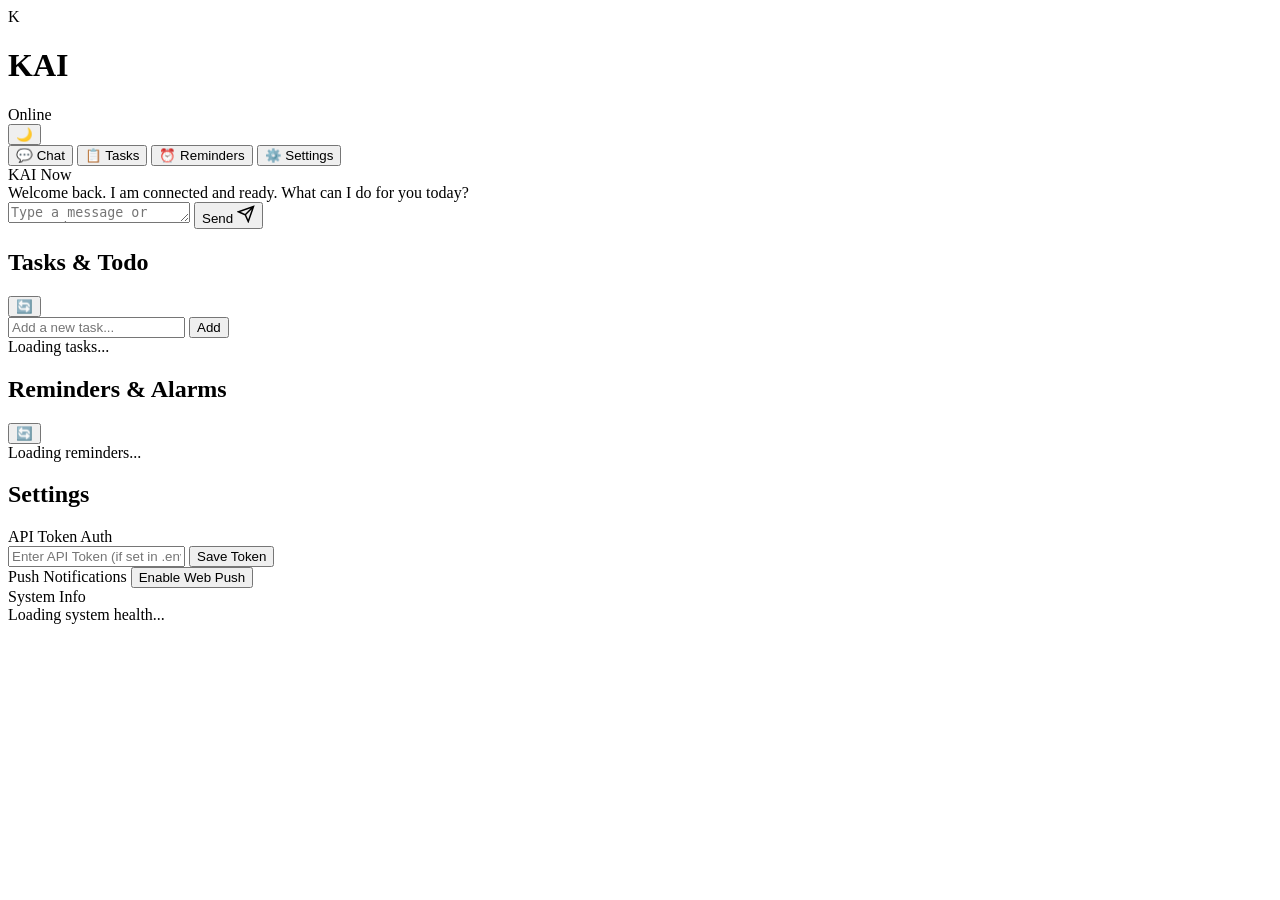
==== app/static/index.html @ 2bd397ca "feat: release KAI v1.0 - personal AI assistant" ====
<!DOCTYPE html>
<html lang="en">
<head>
  <meta charset="UTF-8">
  <meta name="viewport" content="width=device-width, initial-scale=1.0, maximum-scale=1.0, user-scalable=no, viewport-fit=cover">
  <title>KAI — Personal AI Assistant</title>
  <link rel="manifest" href="/manifest.json">
  <meta name="theme-color" content="#0B0F19">
  <meta name="mobile-web-app-capable" content="yes">
  <meta name="apple-mobile-web-app-status-bar-style" content="black-translucent">
  <link rel="preconnect" href="https://fonts.googleapis.com">
  <link rel="preconnect" href="https://fonts.gstatic.com" crossorigin>
  <link href="https://fonts.googleapis.com/css2?family=Inter:wght@300;400;500;600;700&family=JetBrains+Mono:wght@400;500&display=swap" rel="stylesheet">
  <link rel="stylesheet" href="/style.css?v=2">
</head>
<body>
  <div id="app" class="app-container">
    <!-- Header -->
    <header class="app-header">
      <div class="brand">
        <div class="logo">K</div>
        <div class="brand-text">
          <h1>KAI</h1>
          <span class="status-indicator online" id="status-dot">Online</span>
        </div>
      </div>
      <div class="header-actions">
        <button id="btn-theme-toggle" class="icon-btn" title="Toggle Theme">🌙</button>
      </div>
    </header>

    <!-- Navigation Tabs -->
    <nav class="app-nav">
      <button class="nav-btn active" data-view="chat">
        <span class="nav-icon">💬</span>
        <span class="nav-label">Chat</span>
      </button>
      <button class="nav-btn" data-view="tasks">
        <span class="nav-icon">📋</span>
        <span class="nav-label">Tasks</span>
      </button>
      <button class="nav-btn" data-view="reminders">
        <span class="nav-icon">⏰</span>
        <span class="nav-label">Reminders</span>
      </button>
      <button class="nav-btn" data-view="settings">
        <span class="nav-icon">⚙️</span>
        <span class="nav-label">Settings</span>
      </button>
    </nav>

    <!-- Main Content Area -->
    <main class="app-main">
      <!-- Chat View -->
      <section id="view-chat" class="view active">
        <div class="chat-messages" id="chat-messages">
          <div class="message assistant-msg welcome-card">
            <div class="msg-header">
              <span class="sender-name">KAI</span>
              <span class="msg-time">Now</span>
            </div>
            <div class="msg-content">
              Welcome back. I am connected and ready. What can I do for you today?
            </div>
          </div>
        </div>

        <div class="chat-input-bar">
          <textarea id="chat-input" placeholder="Type a message or command..." rows="1"></textarea>
          <button id="btn-send" class="btn-primary">
            <span>Send</span>
            <svg width="18" height="18" viewBox="0 0 24 24" fill="none" stroke="currentColor" stroke-width="2"><path d="M22 2L11 13M22 2l-7 20-4-9-9-4 20-7z"/></svg>
          </button>
        </div>
      </section>

      <!-- Tasks View -->
      <section id="view-tasks" class="view">
        <div class="section-header">
          <h2>Tasks & Todo</h2>
          <button id="btn-refresh-tasks" class="icon-btn">🔄</button>
        </div>
        <div class="task-input-card">
          <input type="text" id="new-task-title" placeholder="Add a new task...">
          <button id="btn-add-task" class="btn-secondary">Add</button>
        </div>
        <div id="tasks-list" class="items-list">
          <div class="empty-state">Loading tasks...</div>
        </div>
      </section>

      <!-- Reminders View -->
      <section id="view-reminders" class="view">
        <div class="section-header">
          <h2>Reminders & Alarms</h2>
          <button id="btn-refresh-reminders" class="icon-btn">🔄</button>
        </div>
        <div id="reminders-list" class="items-list">
          <div class="empty-state">Loading reminders...</div>
        </div>
      </section>

      <!-- Settings View -->
      <section id="view-settings" class="view">
        <div class="section-header">
          <h2>Settings</h2>
        </div>
        <div class="settings-card">
          <div class="setting-item">
            <label for="api-token-input">API Token Auth</label>
            <div class="token-input-group">
              <input type="password" id="api-token-input" placeholder="Enter API Token (if set in .env)">
              <button id="btn-save-token" class="btn-secondary">Save Token</button>
            </div>
          </div>
          <div class="setting-item">
            <label>Push Notifications</label>
            <button id="btn-sub-push" class="btn-primary">Enable Web Push</button>
          </div>
          <div class="setting-item">
            <label>System Info</label>
            <div class="info-box" id="system-info-box">
              Loading system health...
            </div>
          </div>
        </div>
      </section>
    </main>
  </div>

  <script src="/app.js?v=3"></script>
</body>
</html>
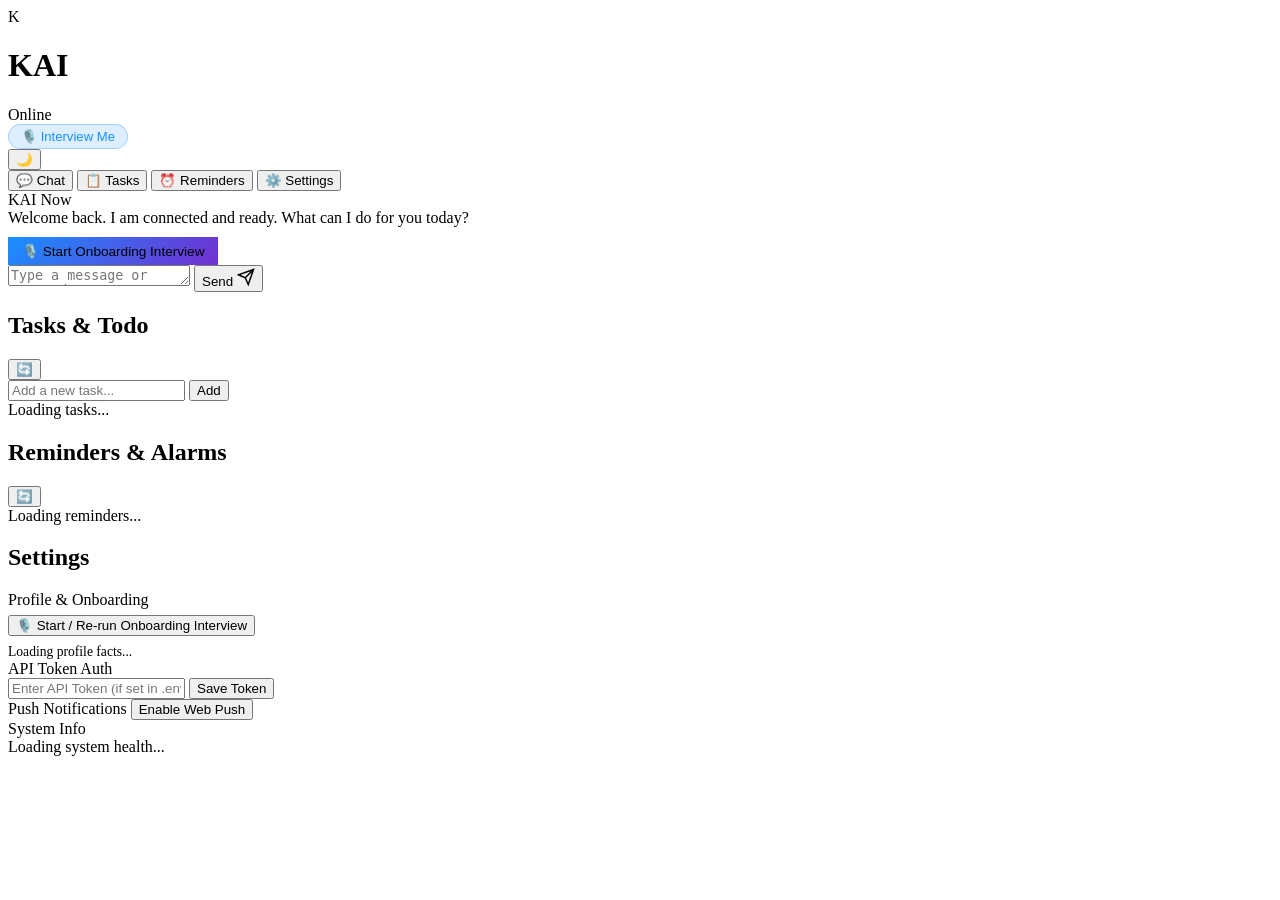
==== commit fe890b95: "feat: add one-click onboarding interview buttons to header, welcome card, and settings view" ====
--- a/app/static/index.html
+++ b/app/static/index.html
@@ -25,6 +25,7 @@
         </div>
       </div>
       <div class="header-actions">
+        <button id="btn-start-onboarding" class="icon-btn-text" style="background: rgba(24, 144, 255, 0.15); color: #1890ff; border: 1px solid rgba(24, 144, 255, 0.3); border-radius: 20px; padding: 4px 12px; font-size: 0.82rem; font-weight: 500; display: flex; align-items: center; gap: 6px; cursor: pointer;" title="Start Onboarding Interview">🎙️ Interview Me</button>
         <button id="btn-theme-toggle" class="icon-btn" title="Toggle Theme">🌙</button>
       </div>
     </header>
@@ -61,6 +62,9 @@
             </div>
             <div class="msg-content">
               Welcome back. I am connected and ready. What can I do for you today?
+              <div style="margin-top: 10px;">
+                <button id="btn-welcome-onboarding" class="btn-primary" style="width: auto; font-size: 0.85rem; padding: 6px 14px; background: linear-gradient(135deg, #1890ff, #722ed1); border: none;">🎙️ Start Onboarding Interview</button>
+              </div>
             </div>
           </div>
         </div>
@@ -107,6 +111,15 @@
         </div>
         <div class="settings-card">
           <div class="setting-item">
+            <label>Profile & Onboarding</label>
+            <div style="margin-top: 6px;">
+              <button id="btn-settings-onboarding" class="btn-secondary" style="margin-bottom: 8px;">🎙️ Start / Re-run Onboarding Interview</button>
+              <div id="user-profile-box" class="info-box" style="font-size: 0.85rem; max-height: 160px; overflow-y: auto;">
+                Loading profile facts...
+              </div>
+            </div>
+          </div>
+          <div class="setting-item">
             <label for="api-token-input">API Token Auth</label>
             <div class="token-input-group">
               <input type="password" id="api-token-input" placeholder="Enter API Token (if set in .env)">
@@ -128,6 +141,6 @@
     </main>
   </div>
 
-  <script src="/app.js?v=3"></script>
+  <script src="/app.js?v=5"></script>
 </body>
 </html>
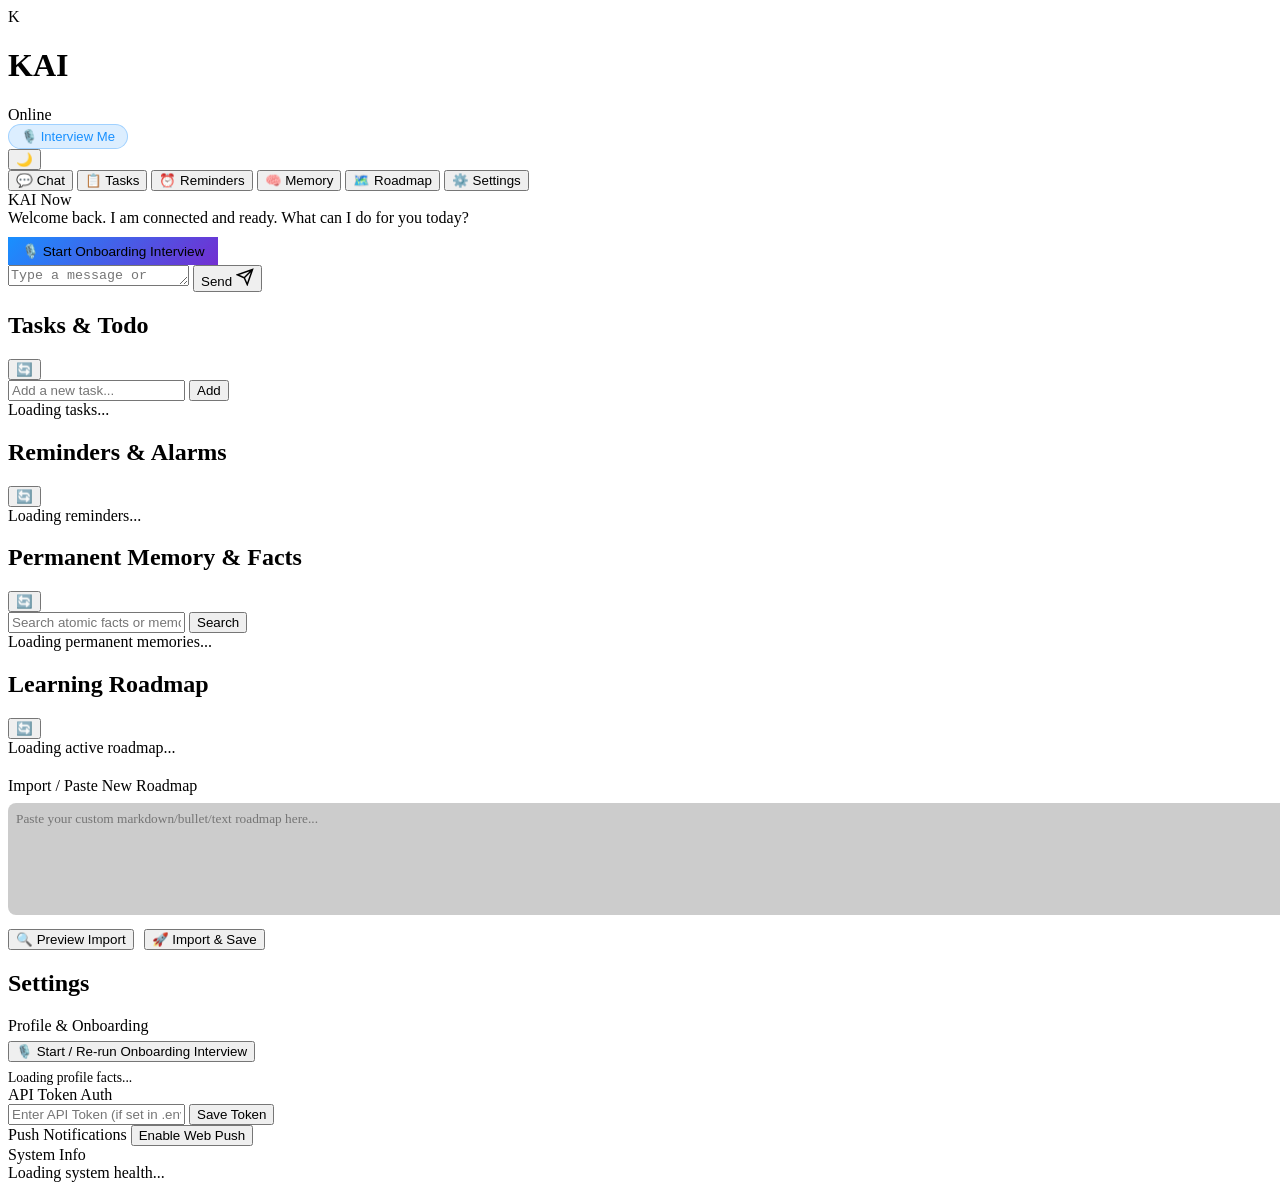
==== commit 2124e707: "Implement Task 10: Permanent Memory (Qdrant vector store) and Roadmap Ingestion pipeline" ====
--- a/app/static/index.html
+++ b/app/static/index.html
@@ -44,6 +44,14 @@
         <span class="nav-icon">⏰</span>
         <span class="nav-label">Reminders</span>
       </button>
+      <button class="nav-btn" data-view="memory">
+        <span class="nav-icon">🧠</span>
+        <span class="nav-label">Memory</span>
+      </button>
+      <button class="nav-btn" data-view="roadmap">
+        <span class="nav-icon">🗺️</span>
+        <span class="nav-label">Roadmap</span>
+      </button>
       <button class="nav-btn" data-view="settings">
         <span class="nav-icon">⚙️</span>
         <span class="nav-label">Settings</span>
@@ -104,6 +112,42 @@
         </div>
       </section>
 
+      <!-- Memory View -->
+      <section id="view-memory" class="view">
+        <div class="section-header">
+          <h2>Permanent Memory & Facts</h2>
+          <button id="btn-refresh-memory" class="icon-btn">🔄</button>
+        </div>
+        <div class="task-input-card">
+          <input type="text" id="memory-search-input" placeholder="Search atomic facts or memories...">
+          <button id="btn-search-memory" class="btn-secondary">Search</button>
+        </div>
+        <div id="memory-facts-list" class="items-list">
+          <div class="empty-state">Loading permanent memories...</div>
+        </div>
+      </section>
+
+      <!-- Roadmap View -->
+      <section id="view-roadmap" class="view">
+        <div class="section-header">
+          <h2>Learning Roadmap</h2>
+          <button id="btn-refresh-roadmap" class="icon-btn">🔄</button>
+        </div>
+        <div id="active-roadmap-container" style="margin-bottom: 20px;">
+          <div class="empty-state">Loading active roadmap...</div>
+        </div>
+        <div class="settings-card">
+          <div class="setting-item">
+            <label>Import / Paste New Roadmap</label>
+            <textarea id="roadmap-paste-input" placeholder="Paste your custom markdown/bullet/text roadmap here..." rows="6" style="width: 100%; border-radius: 8px; border: 1px solid var(--border); padding: 8px; background: rgba(0,0,0,0.2); color: inherit; font-family: inherit; margin-top: 8px;"></textarea>
+            <div style="display: flex; gap: 10px; margin-top: 10px;">
+              <button id="btn-preview-roadmap" class="btn-secondary">🔍 Preview Import</button>
+              <button id="btn-import-roadmap" class="btn-primary">🚀 Import & Save</button>
+            </div>
+          </div>
+        </div>
+      </section>
+
       <!-- Settings View -->
       <section id="view-settings" class="view">
         <div class="section-header">
@@ -141,6 +185,23 @@
     </main>
   </div>
 
-  <script src="/app.js?v=5"></script>
+  <!-- Roadmap Preview Modal -->
+  <div id="roadmap-modal" style="display: none; position: fixed; inset: 0; background: rgba(0,0,0,0.7); z-index: 999; justify-content: center; align-items: center; padding: 20px;">
+    <div style="background: var(--card-bg, #161b22); border: 1px solid var(--border, #30363d); border-radius: 12px; max-width: 600px; width: 100%; max-height: 80vh; display: flex; flex-direction: column; overflow: hidden; box-shadow: 0 10px 30px rgba(0,0,0,0.5);">
+      <div style="padding: 16px; border-bottom: 1px solid var(--border, #30363d); display: flex; justify-content: space-between; align-items: center;">
+        <h3 style="margin: 0;" id="modal-roadmap-title">Roadmap Import Preview</h3>
+        <button id="btn-close-modal" class="icon-btn">❌</button>
+      </div>
+      <div style="padding: 16px; overflow-y: auto; flex: 1;" id="modal-roadmap-body">
+        Loading preview...
+      </div>
+      <div style="padding: 16px; border-top: 1px solid var(--border, #30363d); display: flex; justify-content: flex-end; gap: 10px;">
+        <button id="btn-cancel-modal" class="btn-secondary">Cancel</button>
+        <button id="btn-confirm-modal" class="btn-primary">Confirm & Import</button>
+      </div>
+    </div>
+  </div>
+
+  <script src="/app.js?v=6"></script>
 </body>
 </html>
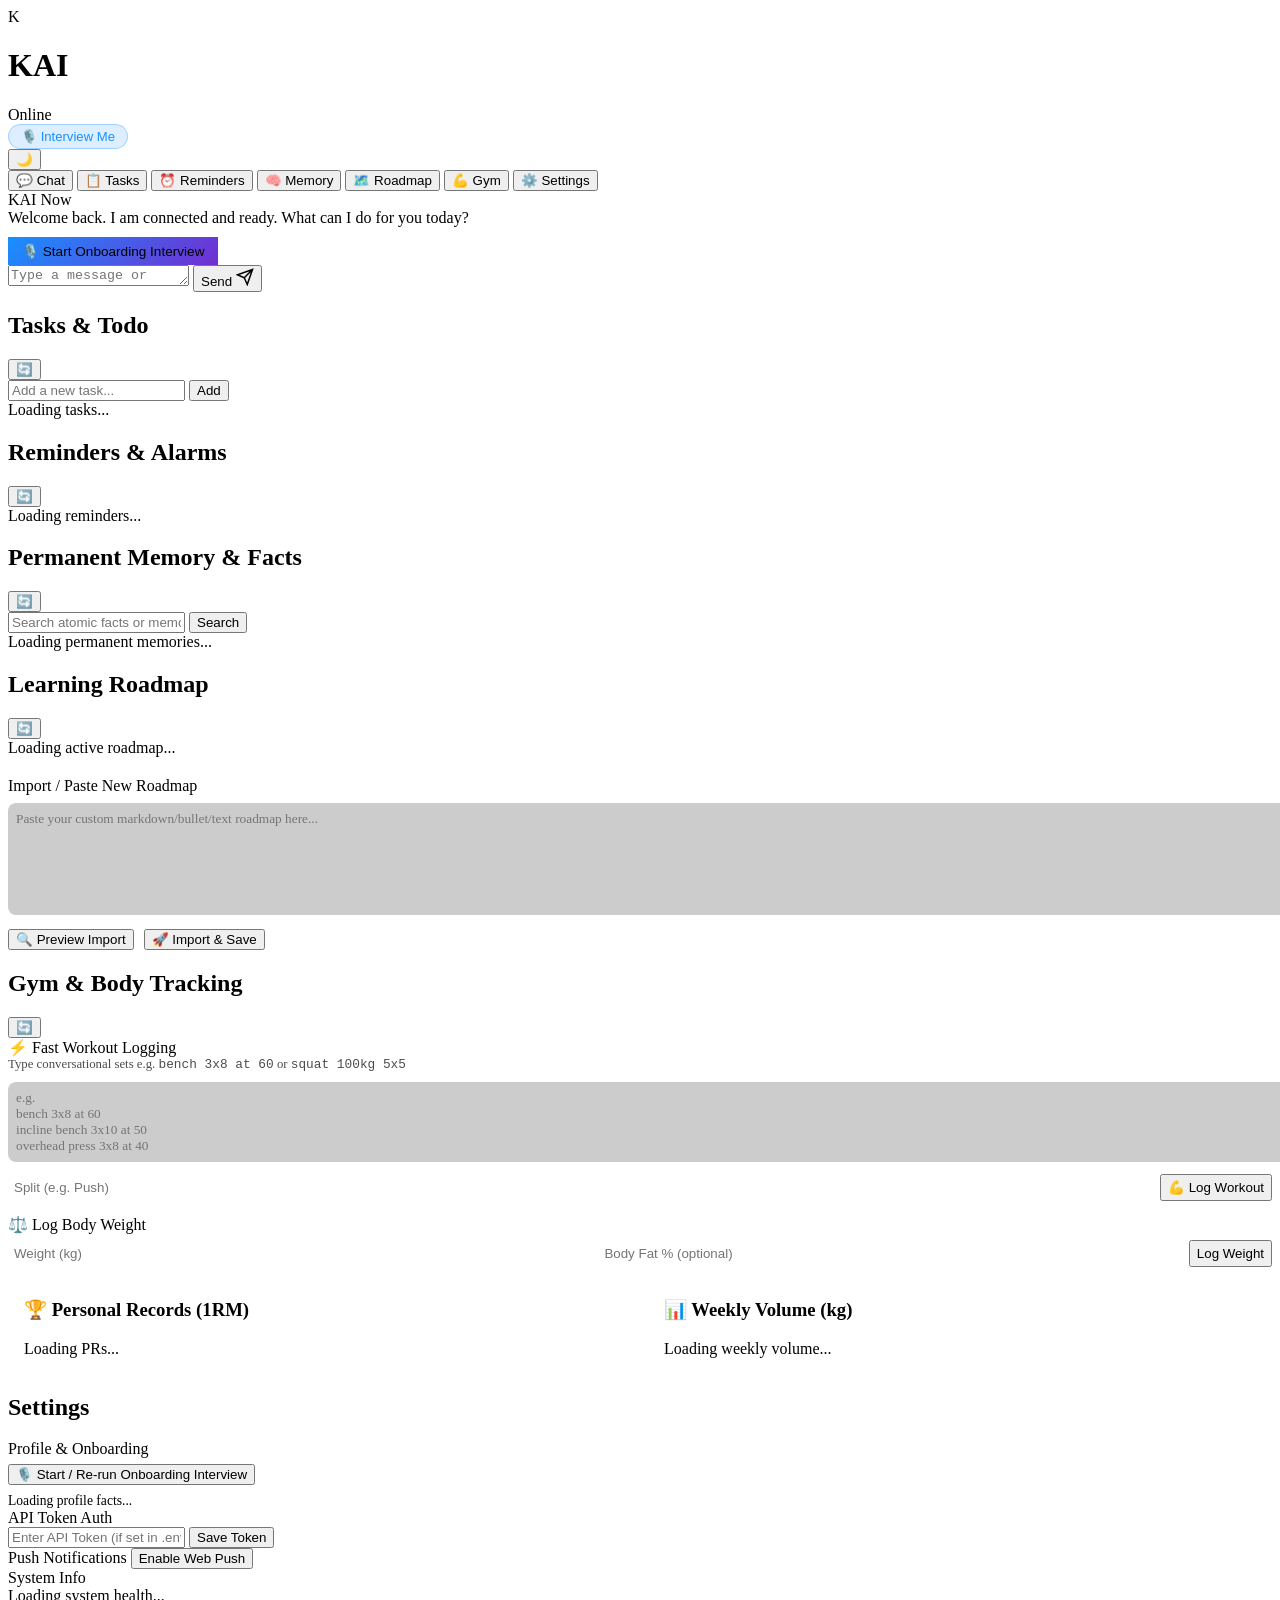
==== commit effefc59: "Implement Task 12: Gym & body tracking module with PR auto-detection, Epley 1RM, progressive overloa" ====
--- a/app/static/index.html
+++ b/app/static/index.html
@@ -52,6 +52,10 @@
         <span class="nav-icon">🗺️</span>
         <span class="nav-label">Roadmap</span>
       </button>
+      <button class="nav-btn" data-view="gym">
+        <span class="nav-icon">💪</span>
+        <span class="nav-label">Gym</span>
+      </button>
       <button class="nav-btn" data-view="settings">
         <span class="nav-icon">⚙️</span>
         <span class="nav-label">Settings</span>
@@ -148,6 +152,48 @@
         </div>
       </section>
 
+      <!-- Gym View -->
+      <section id="view-gym" class="view">
+        <div class="section-header">
+          <h2>Gym & Body Tracking</h2>
+          <button id="btn-refresh-gym" class="icon-btn">🔄</button>
+        </div>
+        
+        <div class="settings-card" style="margin-bottom: 16px;">
+          <div class="setting-item">
+            <label>⚡ Fast Workout Logging</label>
+            <div style="font-size: 0.8rem; opacity: 0.7; margin-bottom: 6px;">Type conversational sets e.g. <code>bench 3x8 at 60</code> or <code>squat 100kg 5x5</code></div>
+            <textarea id="gym-sets-input" placeholder="e.g.&#10;bench 3x8 at 60&#10;incline bench 3x10 at 50&#10;overhead press 3x8 at 40" rows="4" style="width: 100%; border-radius: 8px; border: 1px solid var(--border); padding: 8px; background: rgba(0,0,0,0.2); color: inherit; font-family: inherit; margin-top: 4px;"></textarea>
+            <div style="display: flex; gap: 10px; margin-top: 8px;">
+              <input type="text" id="gym-split-input" placeholder="Split (e.g. Push)" style="flex: 1; padding: 6px; border-radius: 6px; border: 1px solid var(--border); background: var(--bg); color: inherit;">
+              <button id="btn-log-workout" class="btn-primary">💪 Log Workout</button>
+            </div>
+          </div>
+          <div class="setting-item" style="margin-top: 14px;">
+            <label>⚖️ Log Body Weight</label>
+            <div style="display: flex; gap: 10px; margin-top: 6px;">
+              <input type="number" step="0.1" id="gym-body-weight" placeholder="Weight (kg)" style="flex: 1; padding: 6px; border-radius: 6px; border: 1px solid var(--border); background: var(--bg); color: inherit;">
+              <input type="number" step="0.1" id="gym-body-fat" placeholder="Body Fat % (optional)" style="flex: 1; padding: 6px; border-radius: 6px; border: 1px solid var(--border); background: var(--bg); color: inherit;">
+              <button id="btn-log-body" class="btn-secondary">Log Weight</button>
+            </div>
+          </div>
+        </div>
+
+        <div style="display: grid; grid-template-columns: repeat(auto-fit, minmax(280px, 1fr)); gap: 16px;">
+          <!-- PRs Card -->
+          <div style="background: rgba(255,255,255,0.03); border: 1px solid var(--border); border-radius: 12px; padding: 16px;">
+            <h3 style="margin-top: 0;">🏆 Personal Records (1RM)</h3>
+            <div id="gym-prs-list">Loading PRs...</div>
+          </div>
+
+          <!-- Weekly Volume Card -->
+          <div style="background: rgba(255,255,255,0.03); border: 1px solid var(--border); border-radius: 12px; padding: 16px;">
+            <h3 style="margin-top: 0;">📊 Weekly Volume (kg)</h3>
+            <div id="gym-volume-list">Loading weekly volume...</div>
+          </div>
+        </div>
+      </section>
+
       <!-- Settings View -->
       <section id="view-settings" class="view">
         <div class="section-header">
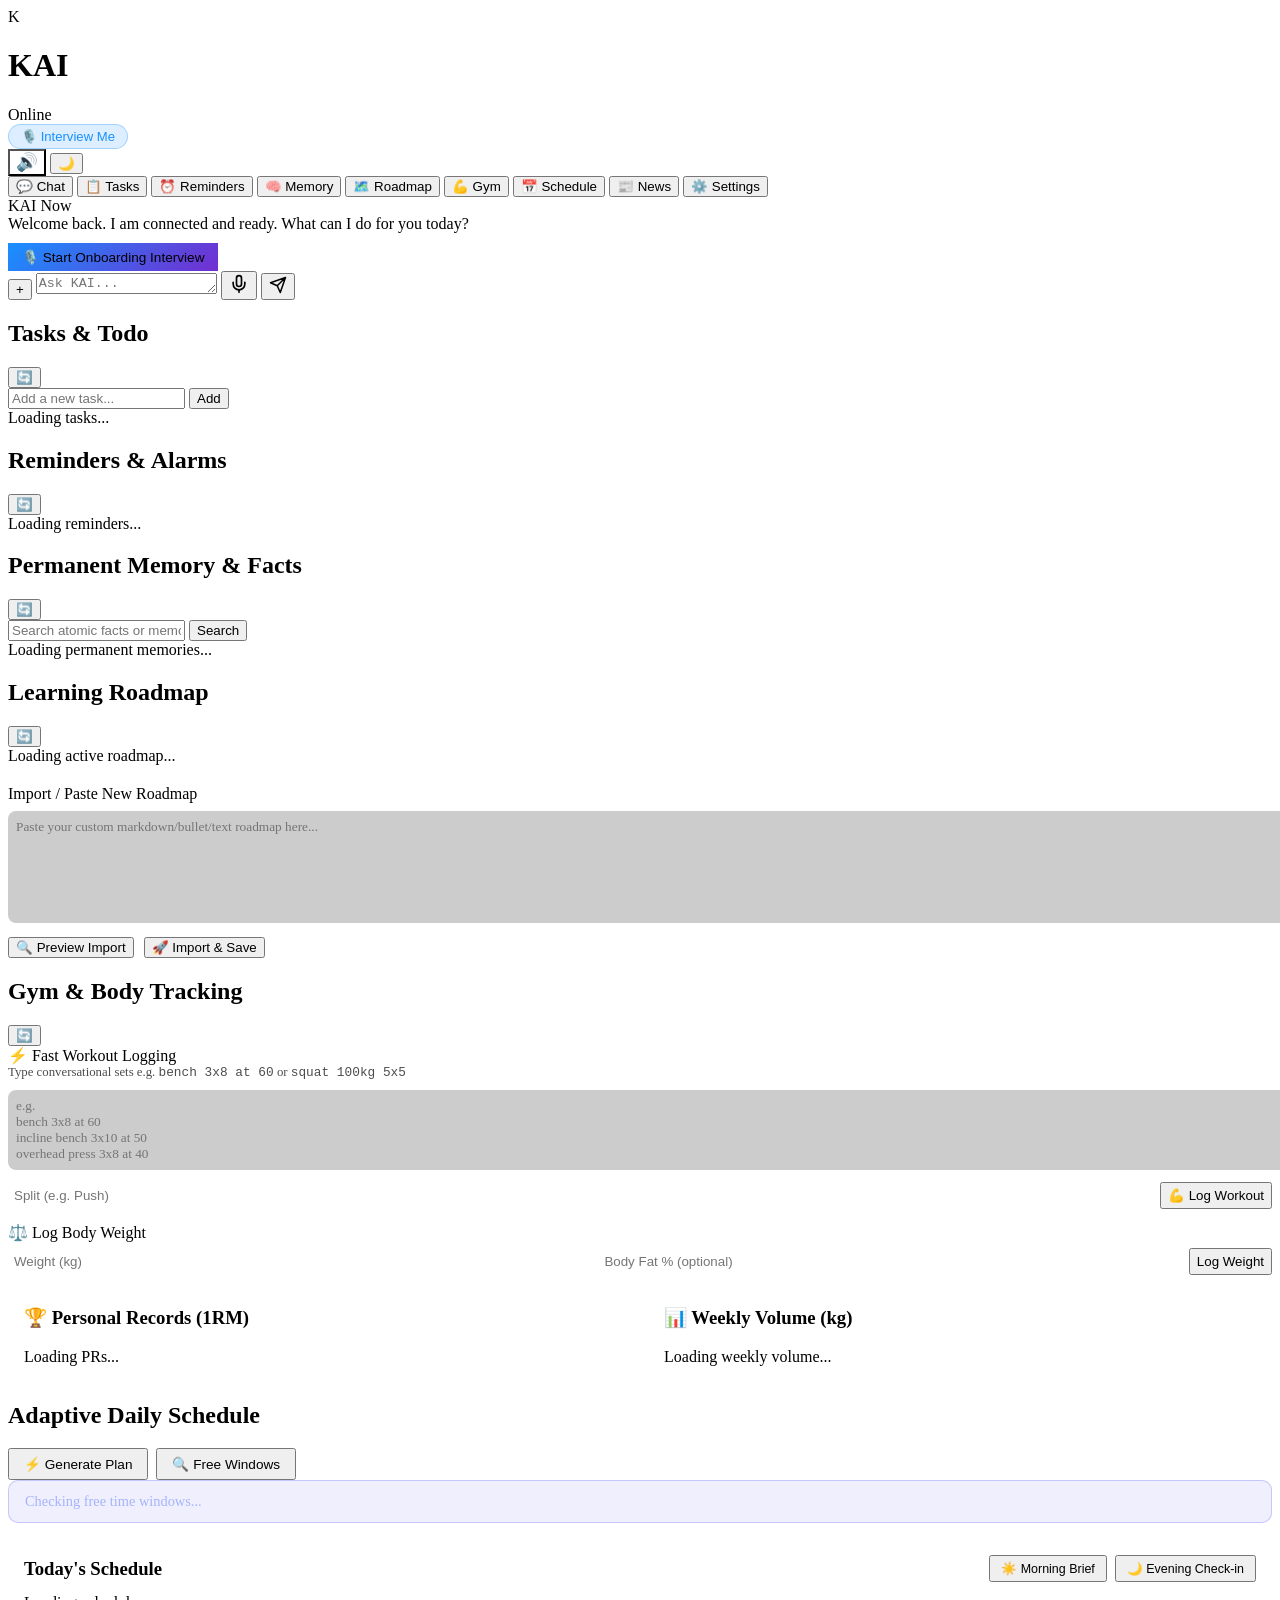
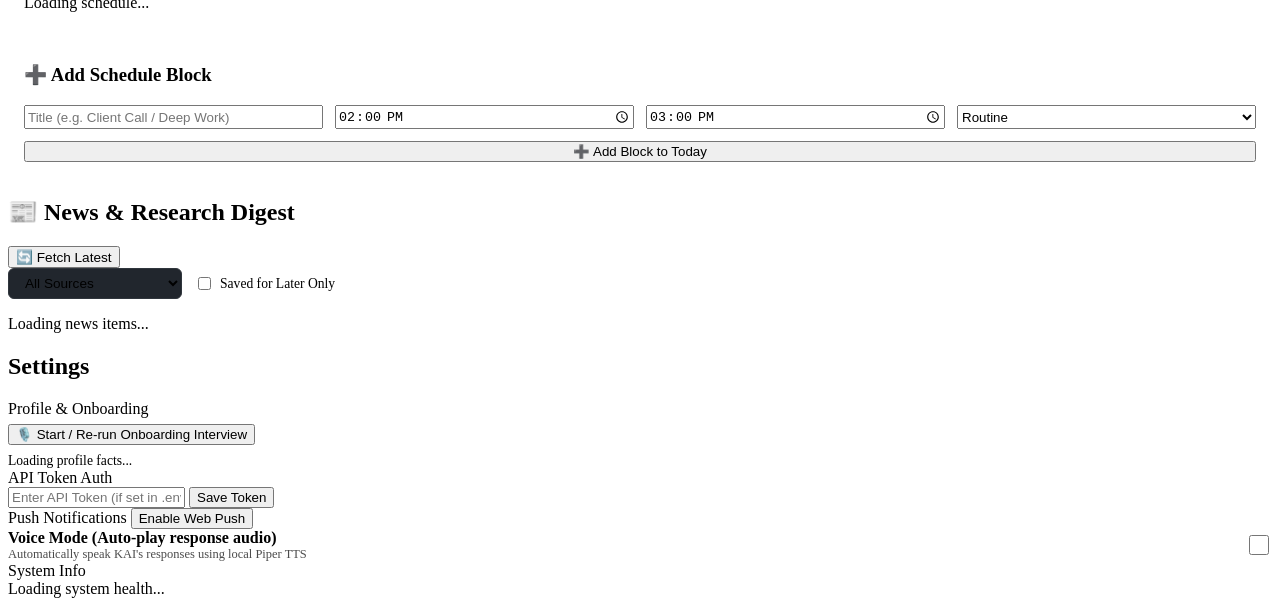
==== commit d64dbd71: "feat: complete v1 voice interaction loop and CSS bugfixes" ====
--- a/app/static/index.html
+++ b/app/static/index.html
@@ -11,7 +11,7 @@
   <link rel="preconnect" href="https://fonts.googleapis.com">
   <link rel="preconnect" href="https://fonts.gstatic.com" crossorigin>
   <link href="https://fonts.googleapis.com/css2?family=Inter:wght@300;400;500;600;700&family=JetBrains+Mono:wght@400;500&display=swap" rel="stylesheet">
-  <link rel="stylesheet" href="/style.css?v=2">
+  <link rel="stylesheet" href="/style.css?v=3">
 </head>
 <body>
   <div id="app" class="app-container">
@@ -26,6 +26,7 @@
       </div>
       <div class="header-actions">
         <button id="btn-start-onboarding" class="icon-btn-text" style="background: rgba(24, 144, 255, 0.15); color: #1890ff; border: 1px solid rgba(24, 144, 255, 0.3); border-radius: 20px; padding: 4px 12px; font-size: 0.82rem; font-weight: 500; display: flex; align-items: center; gap: 6px; cursor: pointer;" title="Start Onboarding Interview">🎙️ Interview Me</button>
+        <button id="btn-voice-mode-toggle" class="icon-btn" title="Toggle Voice Mode (Auto-play Audio)" style="background: rgba(255,255,255,0.08); font-size: 1.1rem;">🔊</button>
         <button id="btn-theme-toggle" class="icon-btn" title="Toggle Theme">🌙</button>
       </div>
     </header>
@@ -55,6 +56,14 @@
       <button class="nav-btn" data-view="gym">
         <span class="nav-icon">💪</span>
         <span class="nav-label">Gym</span>
+      </button>
+      <button class="nav-btn" data-view="schedule">
+        <span class="nav-icon">📅</span>
+        <span class="nav-label">Schedule</span>
+      </button>
+      <button class="nav-btn" data-view="news">
+        <span class="nav-icon">📰</span>
+        <span class="nav-label">News</span>
       </button>
       <button class="nav-btn" data-view="settings">
         <span class="nav-icon">⚙️</span>
@@ -79,14 +88,26 @@
               </div>
             </div>
           </div>
-        </div>
-
-        <div class="chat-input-bar">
-          <textarea id="chat-input" placeholder="Type a message or command..." rows="1"></textarea>
-          <button id="btn-send" class="btn-primary">
-            <span>Send</span>
-            <svg width="18" height="18" viewBox="0 0 24 24" fill="none" stroke="currentColor" stroke-width="2"><path d="M22 2L11 13M22 2l-7 20-4-9-9-4 20-7z"/></svg>
-          </button>
+        <!-- Real-time Voice Waveform Visualizer Floating Banner -->
+        <div id="voice-waveform-container" class="waveform-floating-banner" style="display: none;">
+          <div style="display: flex; align-items: center; gap: 8px; font-size: 0.85rem; font-weight: 500; color: #52c41a;">
+            <span class="recording-pulse" style="width: 10px; height: 10px; border-radius: 50%; background: #52c41a; display: inline-block; box-shadow: 0 0 8px #52c41a;"></span>
+            <span id="voice-waveform-status">Listening... Speak to KAI</span>
+          </div>
+          <canvas id="voice-waveform-canvas" width="160" height="28" style="border-radius: 6px; background: rgba(0,0,0,0.3);"></canvas>
+        </div>
+
+        <div class="chat-input-container">
+          <div class="chat-input-bar">
+            <button id="btn-plus" class="capsule-btn-plus" title="Add / Tools">+</button>
+            <textarea id="chat-input" placeholder="Ask KAI..." rows="1"></textarea>
+            <button id="btn-mic" class="capsule-btn-mic" title="Start Live Voice Mode">
+              <svg width="20" height="20" viewBox="0 0 24 24" fill="none" stroke="currentColor" stroke-width="2" stroke-linecap="round" stroke-linejoin="round"><path d="M12 2a3 3 0 0 0-3 3v7a3 3 0 0 0 6 0V5a3 3 0 0 0-3-3z"/><path d="M19 10v2a7 7 0 0 1-14 0v-2"/><line x1="12" y1="19" x2="12" y2="22"/></svg>
+            </button>
+            <button id="btn-send" class="capsule-btn-send" title="Send Message">
+              <svg width="18" height="18" viewBox="0 0 24 24" fill="none" stroke="currentColor" stroke-width="2" stroke-linecap="round" stroke-linejoin="round"><path d="M22 2L11 13M22 2l-7 20-4-9-9-4 20-7z"/></svg>
+            </button>
+          </div>
         </div>
       </section>
 
@@ -194,6 +215,76 @@
         </div>
       </section>
 
+      <!-- Schedule View -->
+      <section id="view-schedule" class="view">
+        <div class="section-header">
+          <h2>Adaptive Daily Schedule</h2>
+          <div style="display: flex; gap: 8px;">
+            <button id="btn-generate-plan" class="btn-primary" style="padding: 6px 14px; font-size: 0.85rem;">⚡ Generate Plan</button>
+            <button id="btn-free-windows" class="btn-secondary" style="padding: 6px 14px; font-size: 0.85rem;">🔍 Free Windows</button>
+          </div>
+        </div>
+
+        <!-- Free Windows Banner -->
+        <div id="schedule-free-banner" style="background: rgba(99, 102, 241, 0.1); border: 1px solid rgba(99, 102, 241, 0.3); border-radius: 10px; padding: 12px 16px; margin-bottom: 16px; font-size: 0.9rem; color: #a5b4fc;">
+          Checking free time windows...
+        </div>
+
+        <!-- Schedule Timeline List -->
+        <div style="background: rgba(255,255,255,0.03); border: 1px solid var(--border); border-radius: 12px; padding: 16px; margin-bottom: 20px;">
+          <div style="display: flex; justify-content: space-between; align-items: center; margin-bottom: 12px;">
+            <h3 style="margin: 0;" id="schedule-date-title">Today's Schedule</h3>
+            <div style="display: flex; gap: 8px;">
+              <button id="btn-brief-morning" class="btn-secondary" style="padding: 4px 10px; font-size: 0.78rem;">☀️ Morning Brief</button>
+              <button id="btn-brief-evening" class="btn-secondary" style="padding: 4px 10px; font-size: 0.78rem;">🌙 Evening Check-in</button>
+            </div>
+          </div>
+          <div id="schedule-timeline-list">Loading schedule...</div>
+        </div>
+
+        <!-- Add Manual Schedule Block Form -->
+        <div style="background: rgba(255,255,255,0.03); border: 1px solid var(--border); border-radius: 12px; padding: 16px;">
+          <h3 style="margin-top: 0;">➕ Add Schedule Block</h3>
+          <div style="display: grid; grid-template-columns: repeat(auto-fit, minmax(180px, 1fr)); gap: 12px; margin-bottom: 12px;">
+            <input type="text" id="sched-title-input" class="form-input" placeholder="Title (e.g. Client Call / Deep Work)" />
+            <input type="time" id="sched-start-input" class="form-input" value="14:00" />
+            <input type="time" id="sched-end-input" class="form-input" value="15:00" />
+            <select id="sched-type-input" class="form-input">
+              <option value="routine">Routine</option>
+              <option value="commitment">Commitment</option>
+              <option value="gym">Gym</option>
+              <option value="study">Study</option>
+              <option value="buffer">Buffer</option>
+            </select>
+          </div>
+          <button id="btn-add-schedule-block" class="btn-primary" style="width: 100%;">➕ Add Block to Today</button>
+        </div>
+      </section>
+
+      <!-- News View -->
+      <section id="view-news" class="view">
+        <div class="section-header">
+          <h2>📰 News & Research Digest</h2>
+          <button id="btn-fetch-news" class="btn-primary" style="font-size: 0.85rem;">🔄 Fetch Latest</button>
+        </div>
+        <div class="card" style="margin-bottom: 16px;">
+          <div style="display: flex; gap: 12px; align-items: center; flex-wrap: wrap;">
+            <select id="news-source-filter" style="padding: 6px 12px; background: var(--bg-tertiary, #21262d); border: 1px solid var(--border, #30363d); color: var(--text-primary); border-radius: 6px; font-size: 0.85rem;">
+              <option value="">All Sources</option>
+              <option value="arxiv">arXiv Papers</option>
+              <option value="hacker_news">Hacker News</option>
+              <option value="huggingface">HuggingFace Papers</option>
+            </select>
+            <label style="display: flex; align-items: center; gap: 6px; font-size: 0.85rem; cursor: pointer;">
+              <input type="checkbox" id="news-saved-filter"> Saved for Later Only
+            </label>
+          </div>
+        </div>
+        <div id="news-container" class="card-list" style="display: flex; flex-direction: column; gap: 12px;">
+          <div class="info-box">Loading news items...</div>
+        </div>
+      </section>
+
       <!-- Settings View -->
       <section id="view-settings" class="view">
         <div class="section-header">
@@ -221,6 +312,15 @@
             <button id="btn-sub-push" class="btn-primary">Enable Web Push</button>
           </div>
           <div class="setting-item">
+            <label for="voice-mode-checkbox" style="display: flex; justify-content: space-between; align-items: center; cursor: pointer;">
+              <div>
+                <strong>Voice Mode (Auto-play response audio)</strong>
+                <div style="font-size: 0.78rem; opacity: 0.7; font-weight: normal;">Automatically speak KAI's responses using local Piper TTS</div>
+              </div>
+              <input type="checkbox" id="voice-mode-checkbox" style="width: 20px; height: 20px; cursor: pointer;">
+            </label>
+          </div>
+          <div class="setting-item">
             <label>System Info</label>
             <div class="info-box" id="system-info-box">
               Loading system health...
@@ -248,6 +348,6 @@
     </div>
   </div>
 
-  <script src="/app.js?v=6"></script>
+  <script src="/app.js?v=8"></script>
 </body>
 </html>
